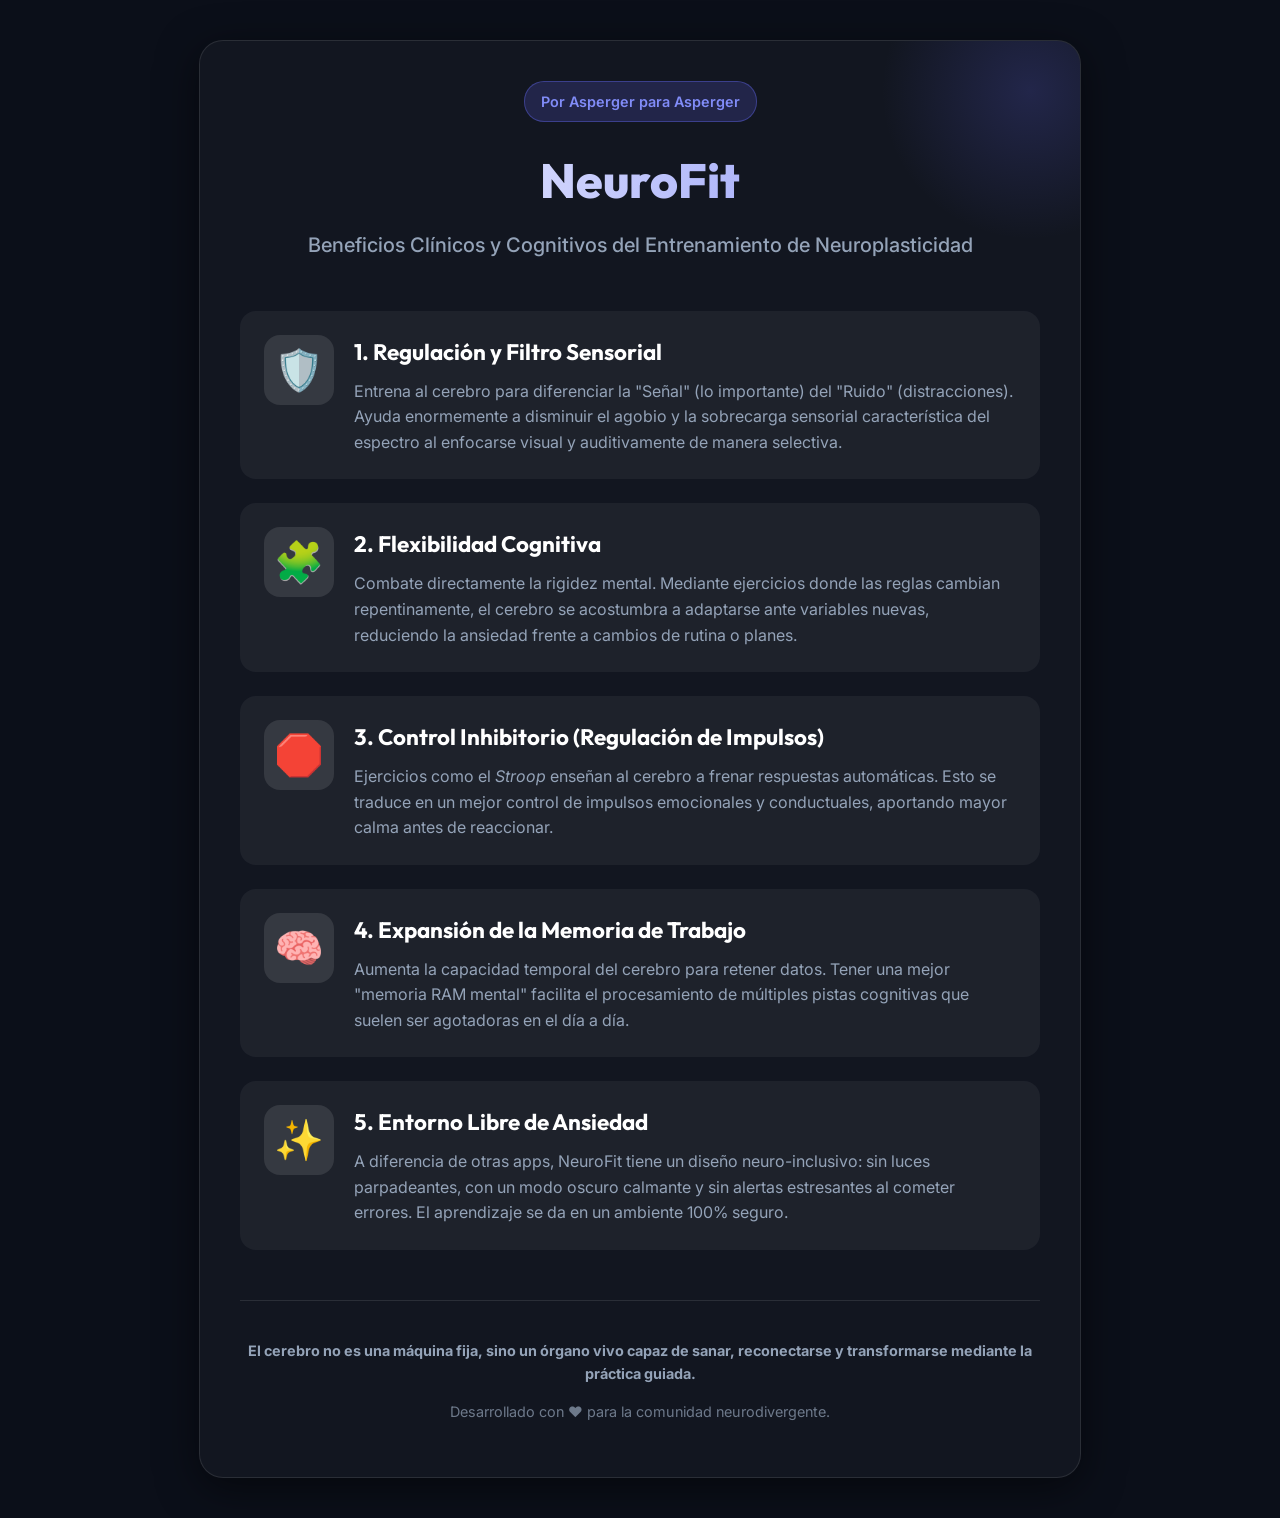
==== infografia_neurofit.html @ d07d94cc "Se añade infografía de beneficios" ====
<!DOCTYPE html>
<html lang="es">

<head>
    <meta charset="UTF-8">
    <meta name="viewport" content="width=device-width, initial-scale=1.0">
    <title>NeuroFit - Infografía de Beneficios</title>
    <link
        href="https://fonts.googleapis.com/css2?family=Outfit:wght@300;400;600;800&family=Inter:wght@400;500;700&display=swap"
        rel="stylesheet">
    <style>
        :root {
            --bg-color: #0b0f19;
            --text-primary: #f8fafc;
            --text-secondary: #94a3b8;
            --color-1: #ef4444;
            /* Rojo */
            --color-2: #3b82f6;
            /* Azul */
            --color-3: #10b981;
            /* Verde */
            --color-4: #f59e0b;
            /* Amarillo */
            --color-5: #8b5cf6;
            /* Púrpura */
            --font-heading: 'Outfit', sans-serif;
            --font-body: 'Inter', sans-serif;
        }

        body {
            background-color: var(--bg-color);
            color: var(--text-primary);
            font-family: var(--font-body);
            margin: 0;
            padding: 40px 20px;
            display: flex;
            justify-content: center;
            line-height: 1.6;
        }

        .infographic-container {
            max-width: 800px;
            width: 100%;
            background: rgba(255, 255, 255, 0.03);
            border: 1px solid rgba(255, 255, 255, 0.1);
            border-radius: 24px;
            padding: 40px;
            box-shadow: 0 10px 40px rgba(0, 0, 0, 0.5);
            position: relative;
            overflow: hidden;
        }

        /* Decoraciones de fondo */
        .infographic-container::before {
            content: '';
            position: absolute;
            top: -100px;
            right: -100px;
            width: 300px;
            height: 300px;
            background: radial-gradient(circle, rgba(99, 102, 241, 0.2), transparent 70%);
            border-radius: 50%;
            z-index: 0;
        }

        .header {
            text-align: center;
            margin-bottom: 50px;
            position: relative;
            z-index: 1;
        }

        .header h1 {
            font-family: var(--font-heading);
            font-size: 3rem;
            font-weight: 800;
            margin: 0 0 10px 0;
            background: linear-gradient(to right, #ffffff, #818cf8);
            -webkit-background-clip: text;
            -webkit-text-fill-color: transparent;
        }

        .header p {
            font-size: 1.25rem;
            color: var(--text-secondary);
            margin: 0;
            font-weight: 500;
        }

        .badge {
            display: inline-block;
            background: rgba(99, 102, 241, 0.2);
            color: #818cf8;
            padding: 8px 16px;
            border-radius: 20px;
            font-size: 0.9rem;
            font-weight: 600;
            margin-bottom: 20px;
            border: 1px solid rgba(99, 102, 241, 0.4);
        }

        .benefits-timeline {
            position: relative;
            z-index: 1;
        }

        .benefit-card {
            background: rgba(255, 255, 255, 0.05);
            border-radius: 16px;
            padding: 24px;
            margin-bottom: 24px;
            display: flex;
            align-items: flex-start;
            gap: 20px;
            border-left: 6px solid var(--primary);
            transition: transform 0.3s ease;
        }

        .benefit-card:hover {
            transform: translateX(10px);
            background: rgba(255, 255, 255, 0.08);
        }

        /* Colores específicos para cada tarjeta */
        .card-1 {
            border-left-color: var(--color-1);
        }

        .card-2 {
            border-left-color: var(--color-2);
        }

        .card-3 {
            border-left-color: var(--color-3);
        }

        .card-4 {
            border-left-color: var(--color-4);
        }

        .card-5 {
            border-left-color: var(--color-5);
        }

        .icon-box {
            font-size: 2.5rem;
            background: rgba(255, 255, 255, 0.1);
            width: 70px;
            height: 70px;
            display: flex;
            align-items: center;
            justify-content: center;
            border-radius: 16px;
            flex-shrink: 0;
        }

        .content {
            flex: 1;
        }

        .content h3 {
            font-family: var(--font-heading);
            font-size: 1.4rem;
            margin: 0 0 8px 0;
            color: #ffffff;
        }

        .content p {
            margin: 0;
            color: var(--text-secondary);
            font-size: 1rem;
        }

        .footer {
            text-align: center;
            margin-top: 50px;
            padding-top: 24px;
            border-top: 1px solid rgba(255, 255, 255, 0.1);
            color: var(--text-secondary);
            font-size: 0.9rem;
        }

        /* Responsive */
        @media (max-width: 600px) {
            .benefit-card {
                flex-direction: column;
                align-items: flex-start;
            }

            .header h1 {
                font-size: 2.2rem;
            }
        }
    </style>
</head>

<body>

    <div class="infographic-container">

        <div class="header">
            <div class="badge">Por Asperger para Asperger</div>
            <h1>NeuroFit</h1>
            <p>Beneficios Clínicos y Cognitivos del Entrenamiento de Neuroplasticidad</p>
        </div>

        <div class="benefits-timeline">

            <!-- Beneficio 1 -->
            <div class="benefit-card card-5">
                <div class="icon-box">🛡️</div>
                <div class="content">
                    <h3>1. Regulación y Filtro Sensorial</h3>
                    <p>Entrena al cerebro para diferenciar la "Señal" (lo importante) del "Ruido" (distracciones). Ayuda
                        enormemente a disminuir el agobio y la sobrecarga sensorial característica del espectro al
                        enfocarse visual y auditivamente de manera selectiva.</p>
                </div>
            </div>

            <!-- Beneficio 2 -->
            <div class="benefit-card card-4">
                <div class="icon-box">🧩</div>
                <div class="content">
                    <h3>2. Flexibilidad Cognitiva</h3>
                    <p>Combate directamente la rigidez mental. Mediante ejercicios donde las reglas cambian
                        repentinamente, el cerebro se acostumbra a adaptarse ante variables nuevas, reduciendo la
                        ansiedad frente a cambios de rutina o planes.</p>
                </div>
            </div>

            <!-- Beneficio 3 -->
            <div class="benefit-card card-2">
                <div class="icon-box">🛑</div>
                <div class="content">
                    <h3>3. Control Inhibitorio (Regulación de Impulsos)</h3>
                    <p>Ejercicios como el <i>Stroop</i> enseñan al cerebro a frenar respuestas automáticas. Esto se
                        traduce en un mejor control de impulsos emocionales y conductuales, aportando mayor calma antes
                        de reaccionar.</p>
                </div>
            </div>

            <!-- Beneficio 4 -->
            <div class="benefit-card card-3">
                <div class="icon-box">🧠</div>
                <div class="content">
                    <h3>4. Expansión de la Memoria de Trabajo</h3>
                    <p>Aumenta la capacidad temporal del cerebro para retener datos. Tener una mejor "memoria RAM
                        mental" facilita el procesamiento de múltiples pistas cognitivas que suelen ser agotadoras en el
                        día a día.</p>
                </div>
            </div>

            <!-- Beneficio 5 -->
            <div class="benefit-card card-1">
                <div class="icon-box">✨</div>
                <div class="content">
                    <h3>5. Entorno Libre de Ansiedad</h3>
                    <p>A diferencia de otras apps, NeuroFit tiene un diseño neuro-inclusivo: sin luces parpadeantes, con
                        un modo oscuro calmante y sin alertas estresantes al cometer errores. El aprendizaje se da en un
                        ambiente 100% seguro.</p>
                </div>
            </div>

        </div>

        <div class="footer">
            <p><strong>El cerebro no es una máquina fija, sino un órgano vivo capaz de sanar, reconectarse y
                    transformarse mediante la práctica guiada.</strong></p>
            <p style="margin-top: 10px; opacity: 0.7;">Desarrollado con ♥ para la comunidad neurodivergente.</p>
        </div>

    </div>

</body>

</html>
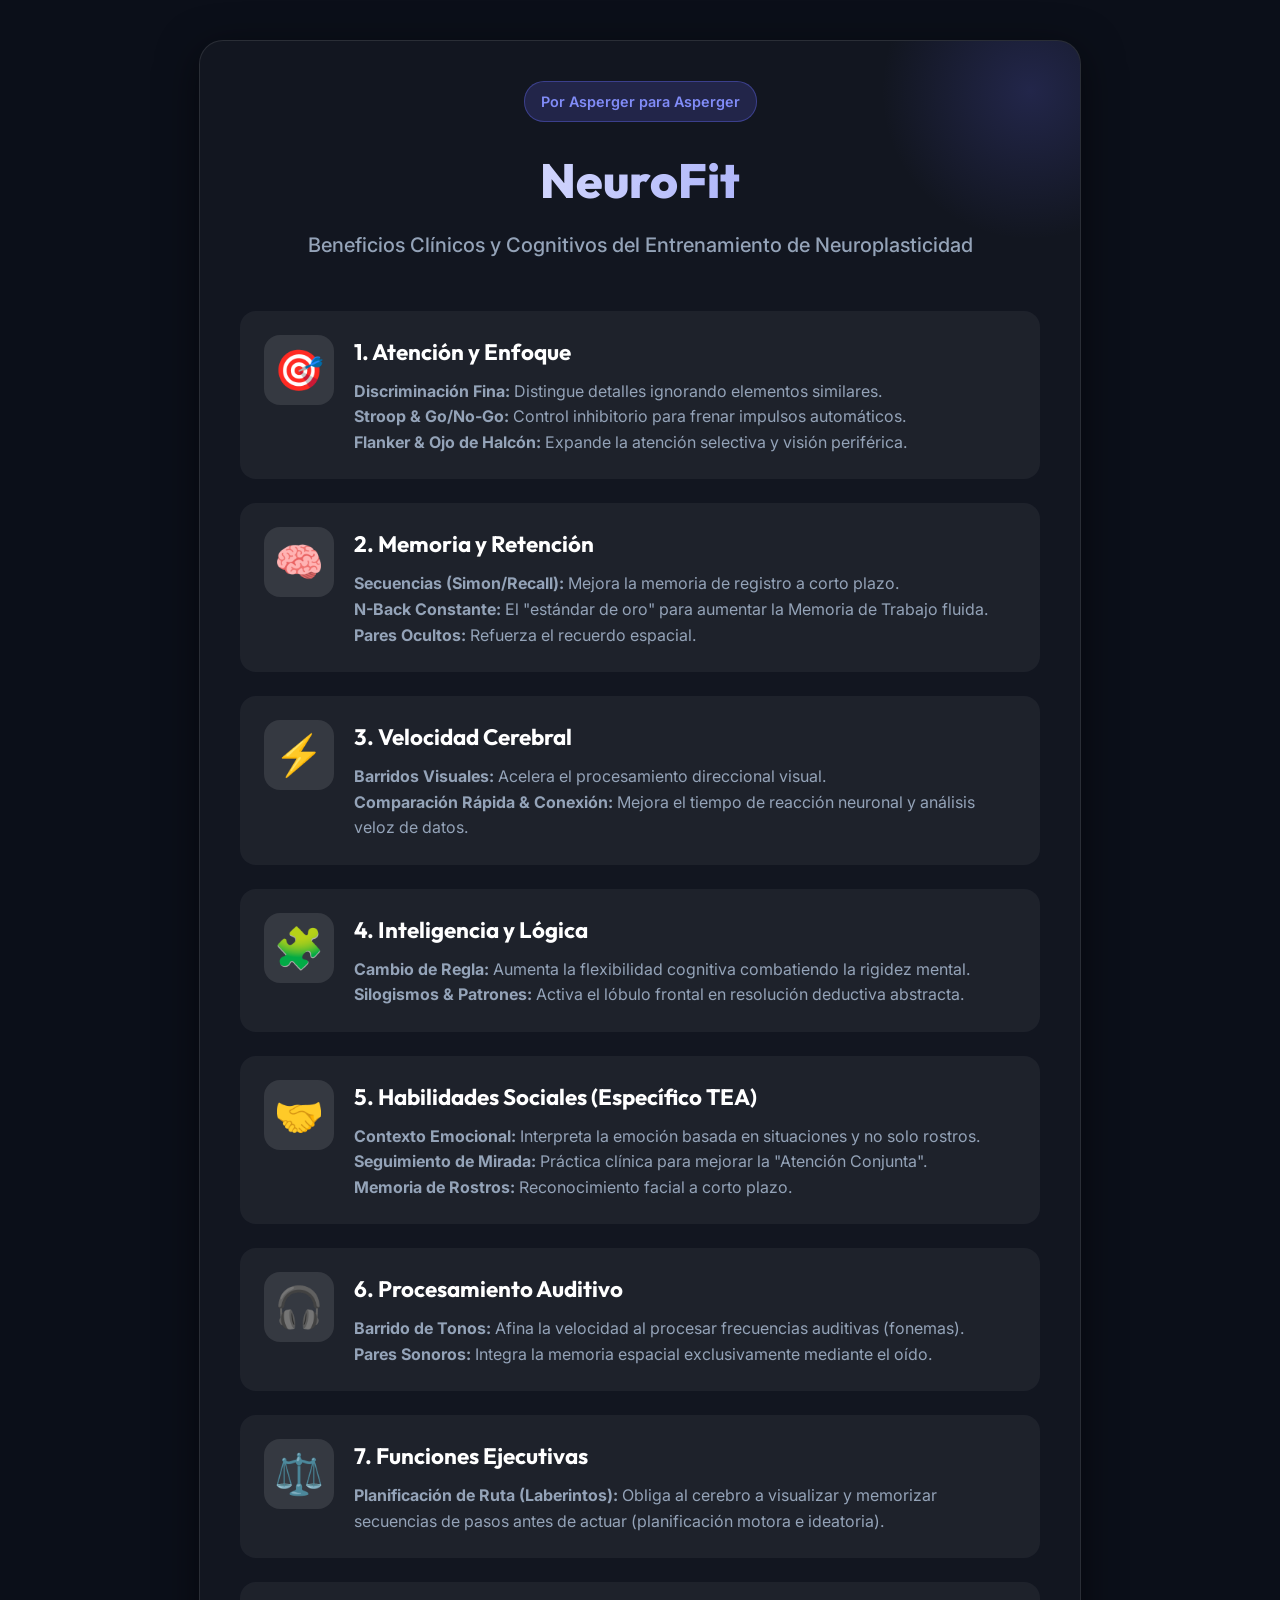
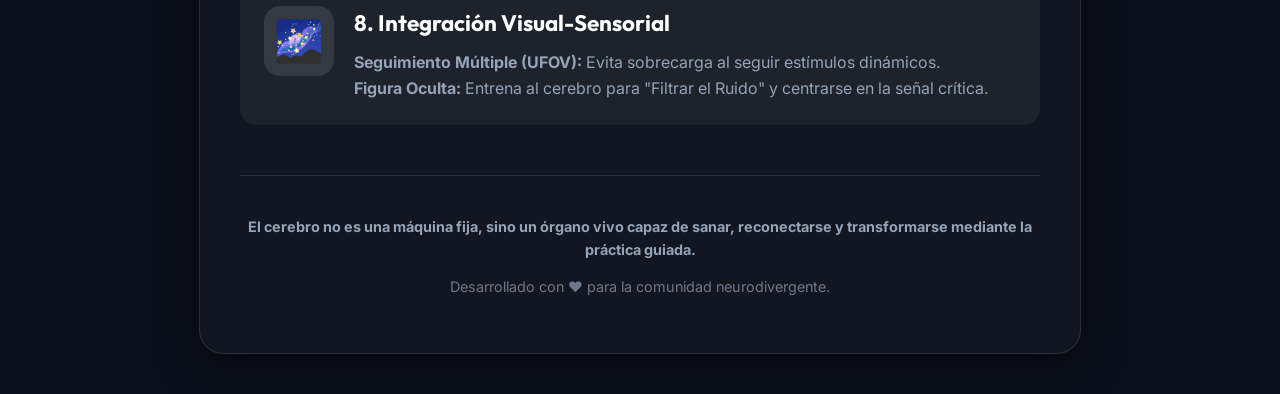
==== commit 211d61a8: "Update infographic to detail all new exercise categories" ====
--- a/infografia_neurofit.html
+++ b/infografia_neurofit.html
@@ -206,58 +206,95 @@
 
         <div class="benefits-timeline">
 
-            <!-- Beneficio 1 -->
+            <!-- Atención -->
             <div class="benefit-card card-5">
-                <div class="icon-box">🛡️</div>
-                <div class="content">
-                    <h3>1. Regulación y Filtro Sensorial</h3>
-                    <p>Entrena al cerebro para diferenciar la "Señal" (lo importante) del "Ruido" (distracciones). Ayuda
-                        enormemente a disminuir el agobio y la sobrecarga sensorial característica del espectro al
-                        enfocarse visual y auditivamente de manera selectiva.</p>
-                </div>
-            </div>
-
-            <!-- Beneficio 2 -->
+                <div class="icon-box">🎯</div>
+                <div class="content">
+                    <h3>1. Atención y Enfoque</h3>
+                    <p><b>Discriminación Fina:</b> Distingue detalles ignorando elementos similares.<br>
+                        <b>Stroop & Go/No-Go:</b> Control inhibitorio para frenar impulsos automáticos.<br>
+                        <b>Flanker & Ojo de Halcón:</b> Expande la atención selectiva y visión periférica.
+                    </p>
+                </div>
+            </div>
+
+            <!-- Memoria -->
             <div class="benefit-card card-4">
+                <div class="icon-box">🧠</div>
+                <div class="content">
+                    <h3>2. Memoria y Retención</h3>
+                    <p><b>Secuencias (Simon/Recall):</b> Mejora la memoria de registro a corto plazo.<br>
+                        <b>N-Back Constante:</b> El "estándar de oro" para aumentar la Memoria de Trabajo fluida.<br>
+                        <b>Pares Ocultos:</b> Refuerza el recuerdo espacial.
+                    </p>
+                </div>
+            </div>
+
+            <!-- Velocidad -->
+            <div class="benefit-card card-2">
+                <div class="icon-box">⚡</div>
+                <div class="content">
+                    <h3>3. Velocidad Cerebral</h3>
+                    <p><b>Barridos Visuales:</b> Acelera el procesamiento direccional visual.<br>
+                        <b>Comparación Rápida & Conexión:</b> Mejora el tiempo de reacción neuronal y análisis veloz de
+                        datos.
+                    </p>
+                </div>
+            </div>
+
+            <!-- Lógica -->
+            <div class="benefit-card card-3">
                 <div class="icon-box">🧩</div>
                 <div class="content">
-                    <h3>2. Flexibilidad Cognitiva</h3>
-                    <p>Combate directamente la rigidez mental. Mediante ejercicios donde las reglas cambian
-                        repentinamente, el cerebro se acostumbra a adaptarse ante variables nuevas, reduciendo la
-                        ansiedad frente a cambios de rutina o planes.</p>
-                </div>
-            </div>
-
-            <!-- Beneficio 3 -->
-            <div class="benefit-card card-2">
-                <div class="icon-box">🛑</div>
-                <div class="content">
-                    <h3>3. Control Inhibitorio (Regulación de Impulsos)</h3>
-                    <p>Ejercicios como el <i>Stroop</i> enseñan al cerebro a frenar respuestas automáticas. Esto se
-                        traduce en un mejor control de impulsos emocionales y conductuales, aportando mayor calma antes
-                        de reaccionar.</p>
-                </div>
-            </div>
-
-            <!-- Beneficio 4 -->
-            <div class="benefit-card card-3">
-                <div class="icon-box">🧠</div>
-                <div class="content">
-                    <h3>4. Expansión de la Memoria de Trabajo</h3>
-                    <p>Aumenta la capacidad temporal del cerebro para retener datos. Tener una mejor "memoria RAM
-                        mental" facilita el procesamiento de múltiples pistas cognitivas que suelen ser agotadoras en el
-                        día a día.</p>
-                </div>
-            </div>
-
-            <!-- Beneficio 5 -->
+                    <h3>4. Inteligencia y Lógica</h3>
+                    <p><b>Cambio de Regla:</b> Aumenta la flexibilidad cognitiva combatiendo la rigidez mental.<br>
+                        <b>Silogismos & Patrones:</b> Activa el lóbulo frontal en resolución deductiva abstracta.
+                    </p>
+                </div>
+            </div>
+
+            <!-- Habilidades Sociales -->
             <div class="benefit-card card-1">
-                <div class="icon-box">✨</div>
-                <div class="content">
-                    <h3>5. Entorno Libre de Ansiedad</h3>
-                    <p>A diferencia de otras apps, NeuroFit tiene un diseño neuro-inclusivo: sin luces parpadeantes, con
-                        un modo oscuro calmante y sin alertas estresantes al cometer errores. El aprendizaje se da en un
-                        ambiente 100% seguro.</p>
+                <div class="icon-box">🤝</div>
+                <div class="content">
+                    <h3>5. Habilidades Sociales (Específico TEA)</h3>
+                    <p><b>Contexto Emocional:</b> Interpreta la emoción basada en situaciones y no solo rostros.<br>
+                        <b>Seguimiento de Mirada:</b> Práctica clínica para mejorar la "Atención Conjunta".<br>
+                        <b>Memoria de Rostros:</b> Reconocimiento facial a corto plazo.
+                    </p>
+                </div>
+            </div>
+
+            <!-- Procesamiento Auditivo -->
+            <div class="benefit-card card-5" style="border-left-color: #ec4899;">
+                <div class="icon-box">🎧</div>
+                <div class="content">
+                    <h3>6. Procesamiento Auditivo</h3>
+                    <p><b>Barrido de Tonos:</b> Afina la velocidad al procesar frecuencias auditivas (fonemas).<br>
+                        <b>Pares Sonoros:</b> Integra la memoria espacial exclusivamente mediante el oído.
+                    </p>
+                </div>
+            </div>
+
+            <!-- Funciones Ejecutivas -->
+            <div class="benefit-card card-4" style="border-left-color: #06b6d4;">
+                <div class="icon-box">⚖️</div>
+                <div class="content">
+                    <h3>7. Funciones Ejecutivas</h3>
+                    <p><b>Planificación de Ruta (Laberintos):</b> Obliga al cerebro a visualizar y memorizar secuencias
+                        de pasos antes de actuar (planificación motora e ideatoria).</p>
+                </div>
+            </div>
+
+            <!-- Integración Sensorial -->
+            <div class="benefit-card card-2" style="border-left-color: #f43f5e;">
+                <div class="icon-box">🌌</div>
+                <div class="content">
+                    <h3>8. Integración Visual-Sensorial</h3>
+                    <p><b>Seguimiento Múltiple (UFOV):</b> Evita sobrecarga al seguir estímulos dinámicos.<br>
+                        <b>Figura Oculta:</b> Entrena al cerebro para "Filtrar el Ruido" y centrarse en la señal
+                        crítica.
+                    </p>
                 </div>
             </div>
 
